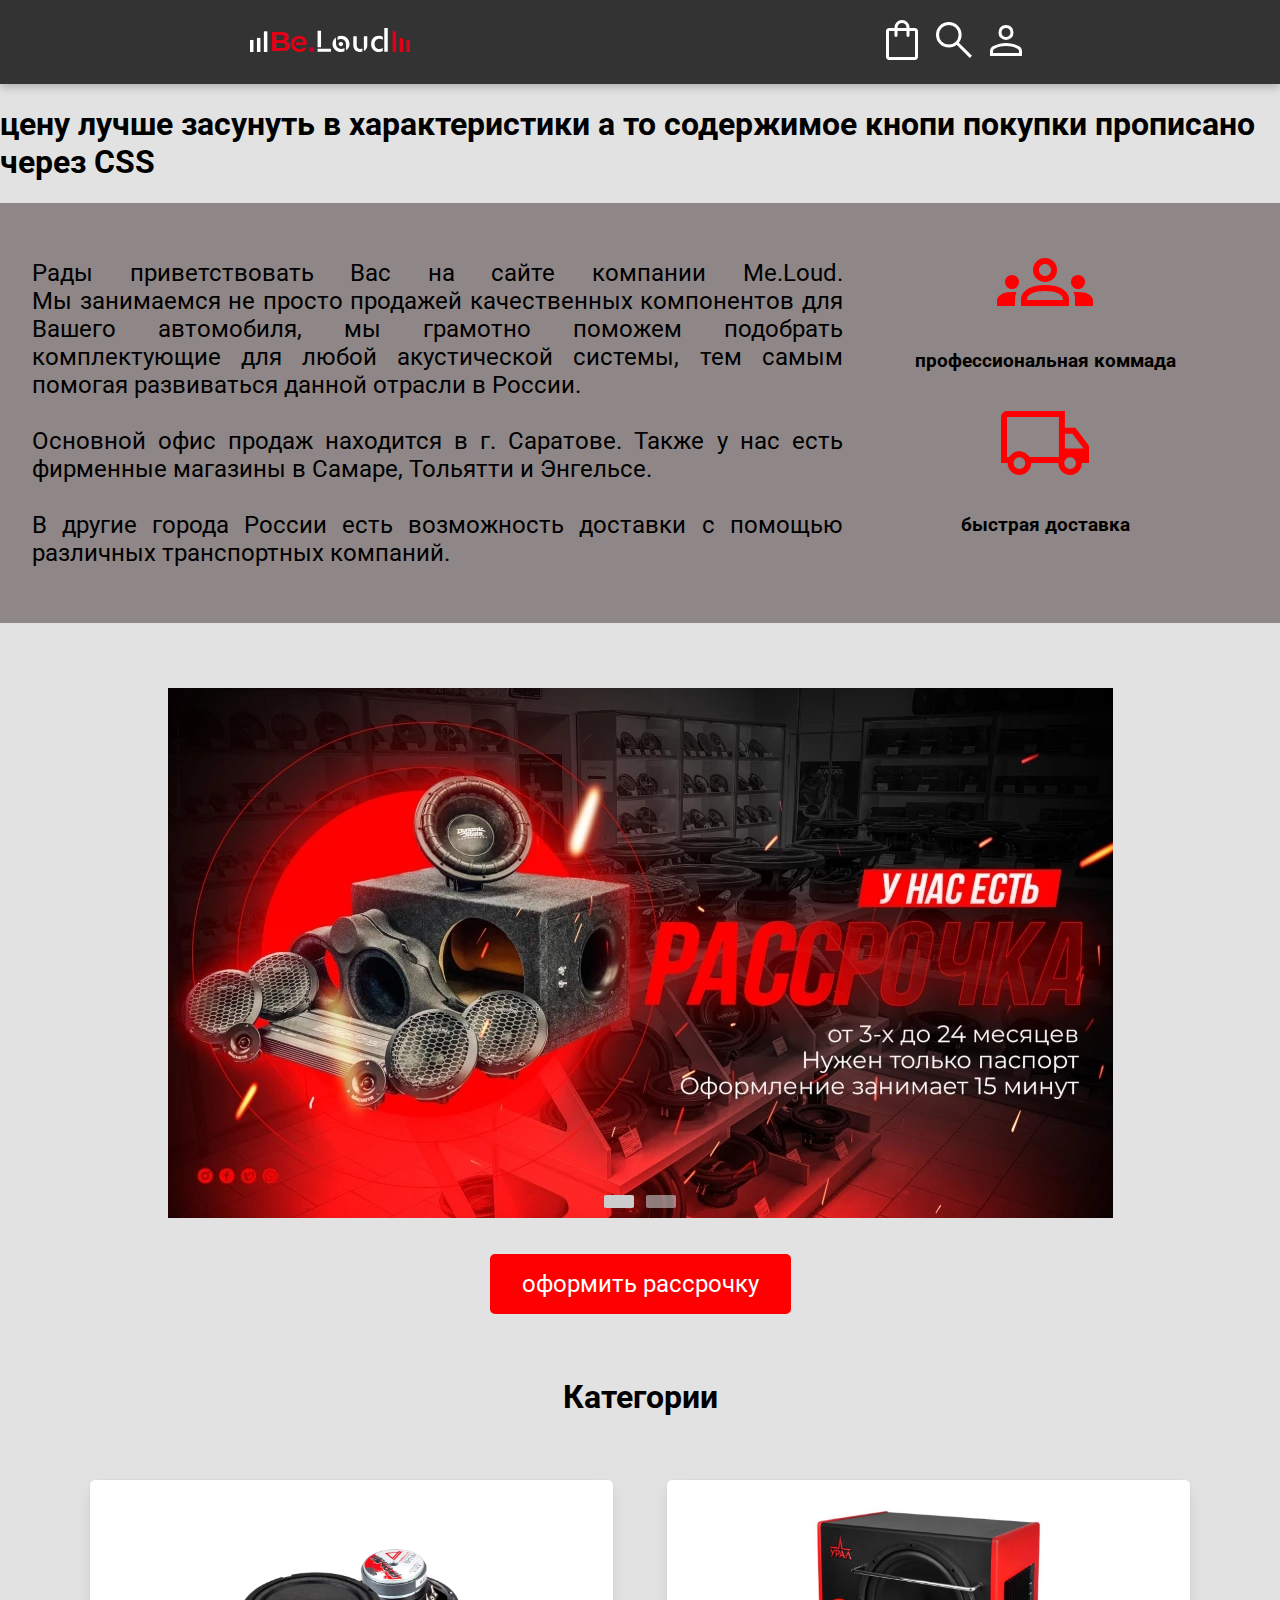
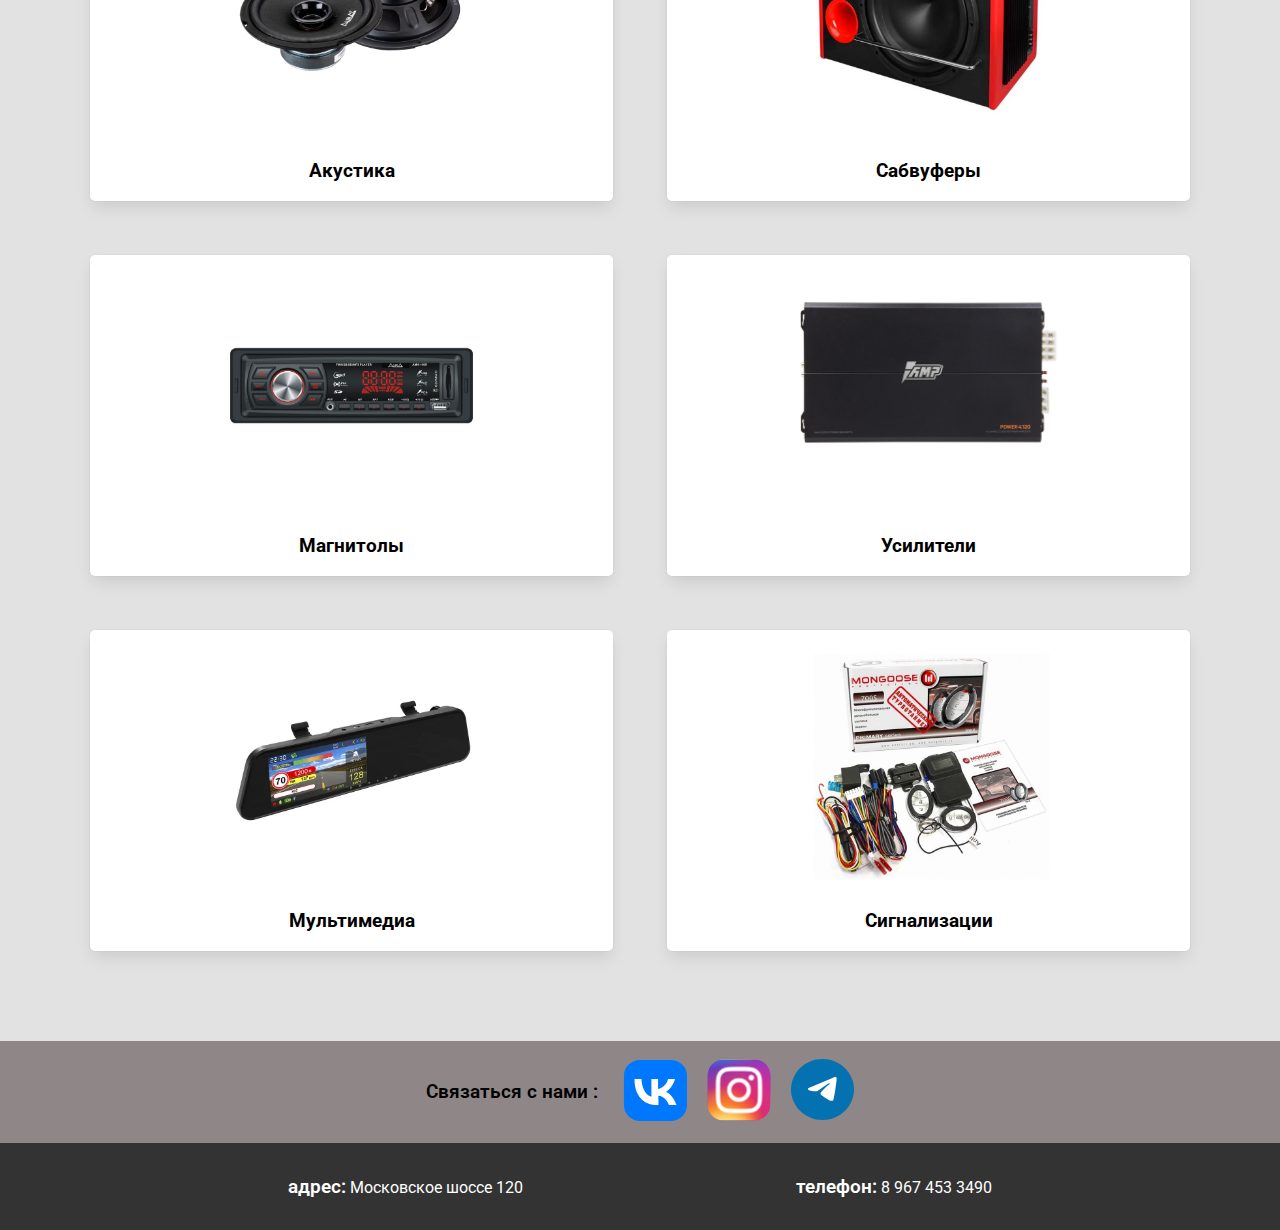
==== index.html @ 94fa9ffe "comment" ====
<!DOCTYPE html>
<html>
  <head>
    <title>Me.Loud</title>
    <meta name="viewport" content="width=device-width, initial-scale=1.0" />
    <link
      href="https://fonts.googleapis.com/css?family=Roboto&display=swap"
      rel="stylesheet"
    />
    <link rel="shortcut icon" href="icons/favicon.ico" type="image/x-icon" />
    <link rel="stylesheet" href="style.css" />
    <link rel="stylesheet" href="slider/slider.css" />
  </head>
  <body>
    <header>
      <a href="#"><img id="logo-pic" src="icons/stolen.svg" alt="" /></a>
      <nav>
        <ul>
          <li>
            <a href="#"><img class="ui" src="icons/cart icon.svg" alt="" /></a>
          </li>
          <li>
            <a href="#"
              ><img class="ui" src="icons/search icon.svg" alt=""
            /></a>
          </li>
          <li>
            <a href="pages/auth/auth.html"
              ><img class="ui" src="icons/user icon.svg" alt=""
            /></a>
          </li>
        </ul>
      </nav>
    </header>

    <h1>цену лучше засунуть в характеристики а то содержимое кнопи покупки прописано через CSS</h1>

    <main>
      <div class="article">
        <p>
          Рады приветствовать Вас на&nbsp;сайте компании Me.Loud.
          Мы&nbsp;занимаемся не&nbsp;просто продажей качественных компонентов для
          Вашего автомобиля, мы&nbsp;грамотно поможем подобрать комплектующие для
          любой акустической системы, тем самым помогая развиваться данной отрасли
          в&nbsp;России.<br />
          <br />
          Основной офис продаж находится в&nbsp;г. Саратове. Также у&nbsp;нас есть
          фирменные магазины в&nbsp;Самаре, Тольятти и&nbsp;Энгельсе.<br />
          <br />
          В&nbsp;другие города России есть возможность доставки с&nbsp;помощью
          различных транспортных компаний.
        </p>
        <div class="icon-container">
          <img src="icons/big_team.svg" alt=""><p><strong>профессиональная коммада</strong></p>
          <img src="icons/shipping.svg" alt=""><p><strong>быстрая доставка</strong></p>
        </div>
      </div>
      <script src="slider/slider.js"></script>
      <section class="hero">
        <div class="slider-container">
          <img
            class="slider-img active"
            src="images/banner1-945x532.webp"
            alt="Image 1"
          />
          <img
            class="slider-img"
            src="images/banner2-945x532.webp"
            alt="Image 2"
          />

          <div class="slider-nav">
            <button class="slider-dot active" onclick="changeSlide(0)"></button>
            <button class="slider-dot" onclick="changeSlide(1)"></button>
          </div>
        </div>
        <a href="#" class="cta-button">оформить рассрочку</a>
      </section>
      <h2 id="featured-products-header">Категории</h2>
      <section class="catalog">
        <a href="pages/audiosys.html">
          <div class="category1">
            <img src="images/product_391_0-800x800.webp" alt="" />
            <h3>Акустика</h3>
          </div>
        </a>
        <a href="pages/subwoofer.html">
          <div class="category6">
            <img src="images/product_3905_0-800x800.webp" alt="" />
            <h3>Сабвуферы</h3>
          </div>
        </a>
        <a href="pages/#">
          <div class="category2">
            <img src="images/product_2579_0-400x400.jpg" alt="" />
            <h3>Магнитолы</h3>
          </div>
        </a>
        <a href="pages/#">
          <div class="category3">
            <img src="images/lOe2Lt9OHec.jpg" alt="" />
            <h3>Усилители</h3>
          </div>
        </a>
        <a href="pages/#">
          <div class="category4">
            <img src="images/product_4822_0-400x400.webp" alt="" />
            <h3>Мультимедиа</h3>
          </div>
        </a>
        <a href="pages/#">
          <div class="category5">
            <img src="images/product_4074_0-800x800.webp" alt="" />
            <h3>Сигнализации</h3>
          </div>
        </a>
      </section>
      <div class="links">
        <h3>Связаться с нами :</h3>
        <div class="link-container">
          <a href="#"><img src="icons/vk.svg" alt="" /></a>
          <a href="#"><img src="icons/ig.svg" alt="" /></a>
          <a href="#"><img src="icons/tg.svg" alt="" /></a>
        </div>
      </div>
    </main>

    <footer>
      <p><span class="important">адрес:</span> Московское шоссе 120</p>
      <p><span class="important">телефон:</span> 8 967 453 3490</p>
    </footer>
  </body>
</html>
---- style.css ----
:root {
  --buttons: #fe0001;
  --major-ui: #333;
  --extra-ui: #8f8787;
  --default-shadow: 0 0.5em 1em -0.125em rgb(10 10 10 / 10%),
    0 0 0 1px rgb(10 10 10 / 2%);
}

body {
  font-family: "Roboto", sans-serif;
  font-size: 16px;
  margin: 0;
  padding: 0;
  background-color: #e2e2e2;
}

#logo {
  cursor: pointer;
}

#logo-pic {
  display: inline-block;
  width: 160px;
  max-height: 90px;
}

.article {
  display: grid;
  grid-template-columns: 1fr 0.5fr;
  grid-template-rows: 0.5fr;
  grid-column-gap: 0px;
  grid-row-gap: 0px;
  justify-content: center;
  justify-items: center;
  background-color: var(--extra-ui);
  padding: 2rem;
  font-size: 1.5rem;
  text-align: justify;
}

.icon-container {
  display: flex;
  flex-direction: column;
  justify-content: space-evenly;
  align-items: center;
  width: 100%;
}

.icon-container img {
  scale: 2;
  /* margin: 1rem; */
}

.icon-container p {
  text-align: center;
  font-size: 1.2rem;
}

header {
  background-color: var(--major-ui);
  color: #fff;
  display: flex;
  flex-direction: row;
  justify-content: space-around;
  align-items: center;
  padding: 1rem;
  margin-bottom: 0.75rem;
  box-shadow: 0 4px 8px 0 rgba(0, 0, 0, 0.2);
}

.ui {
  filter: invert(1);
}

nav {
  display: flex;
  justify-content: center;
}

nav ul {
  list-style-type: none;
  margin: 0;
  padding: 0;
}

nav li {
  display: inline-block;
}

.hero {
  display: flex;
  flex-direction: column;
  justify-content: center;
  align-items: center;
  padding: 10vw;
  padding-top: 5vw;
  padding-bottom: 5vw;
  text-align: center;
  background-image: url("https://images.unsplash.com/photo-1612390191367-8c1bfe94e7c2?ixid=[base64]%3D%3D&ixlib=rb-1.2.1&w=1000&q=80");
  background-repeat: no-repeat;
  background-size: cover;
}

.hero h2 {
  font-weight: 500;
  font-size: 3rem;
  margin-bottom: 2rem;
}

.cta-button {
  background-color: var(--buttons);
  color: #fff;
  display: inline-block;
  font-size: 1.5rem;
  margin-top: 4vh;
  padding: 1rem 2rem;
  border-radius: 5px 5px 5px 5px;
  text-decoration: none;
  cursor: pointer;
  transition: all 0.2s ease-in-out;
}

.cta-button:hover {
  background-color: #fff;
  color: var(--buttons);
}

.catalog {
  display: grid;
  grid-template-columns: repeat(2, 1fr);
  grid-template-rows: repeat(2, 1fr);
  grid-column-gap: 6vh;
  grid-row-gap: 6vh;
  padding: 0 10vh 10vh 10vh;
}

.catalog a {
  color: black;
  text-decoration: none;
  cursor: pointer;
}

.catalog div {
  display: flex;
  flex-direction: column;
  justify-content: center;
  align-items: center;
  width: 100%;
  background-color: #fff;
  height: auto !important;
  border-radius: 5px;
  box-shadow: var(--default-shadow);
  transition: all 0.2s ease-in-out;
}

#featured-products-header {
  margin-top: 0;
  margin-bottom: 5vw;
  font-size: 2rem;
  text-align: center;
}

.catalog div img {
  width: 50%;
  height: auto;
  display: block;
}

.links {
  display: flex;
  justify-content: center;
  align-items: center;
  background-color: var(--extra-ui);
  gap: 2vw;
  padding: 2vh;
}

.links h3 {
  white-space: nowrap;
  font-weight: 600;
  font-size: 1.2rem;
}

.link-container {
  display: flex;
  gap: 20px;
  align-items: center;
}

footer {
  display: flex;
  justify-content: space-evenly;
  align-items: center;
  background-color: var(--major-ui);
  color: white;
  padding: 1rem;
  font-size: 1rem;
}

.important {
  font-weight: 600;
  font-size: 1.2rem;
}

@media screen and (max-width: 768px) {
  body {
    font-size: 18px;
  }

  header ul > li:last-child {
    margin: 0;
  }

  header h1 {
    display: block;
  }

  .article {
    display: none;
  }

  .catalog {
    padding: 2rem;
    padding-top: 0;
  }

  .catalog div {
    height: 30vh;
    margin: 0;
  }
}

@media screen and (max-width: 510px) {
  body {
    font-size: 20px;
  }

  header {
    position: sticky;
    top: 0;
    z-index: 1;
    gap: 2vh;
    box-shadow: none;
  }

  .link-container {
    gap: 0;
  }

  .links h3 {
    white-space: pre-wrap;
  }

  .links img {
    scale: 0.7;
  }
  .catalog {
    display: flex;
    flex-direction: column;
    grid-row-gap: 2rem;
  }

  .catalog div {
    width: 100%;
  }

  footer {
    flex-direction: column;
  }

  footer p {
    margin: 2%;
  }

  .ui {
    scale: 0.8;
  }
}

@media screen and (max-width: 363px) {
  #logo-pic {
    width: 114px;
  }
}
---- slider/slider.css ----
.slider-container {
/*  display: flex;
  justify-content: center;*/
/*  width: 100%;*/
  position: relative;
  overflow: hidden;
}

.slider-container img {
  width: 100%;
  display: none;
}

.slider-container img.active {
  display: block;
}

.slider-nav {
  position: absolute;
  bottom: 10px;
  left: 50%;
  transform: translateX(-50%);
}

.slider-nav button {
  background-color: #ccc;
  border: none;
  color: #fff;
  padding: 8% 15px;
  margin: 0 4px;
  cursor: pointer;
  opacity: 0.6;
  border-radius: 10%;
}

.slider-nav button.active {
  opacity: 1;
}

@media screen and (max-width: 768px) {
  .slider-nav button {
    padding: 6% 15px;
  }
}

@media screen and (max-width: 510px) {
  .slider-nav button {
    padding: 2% 15px;
  }
}
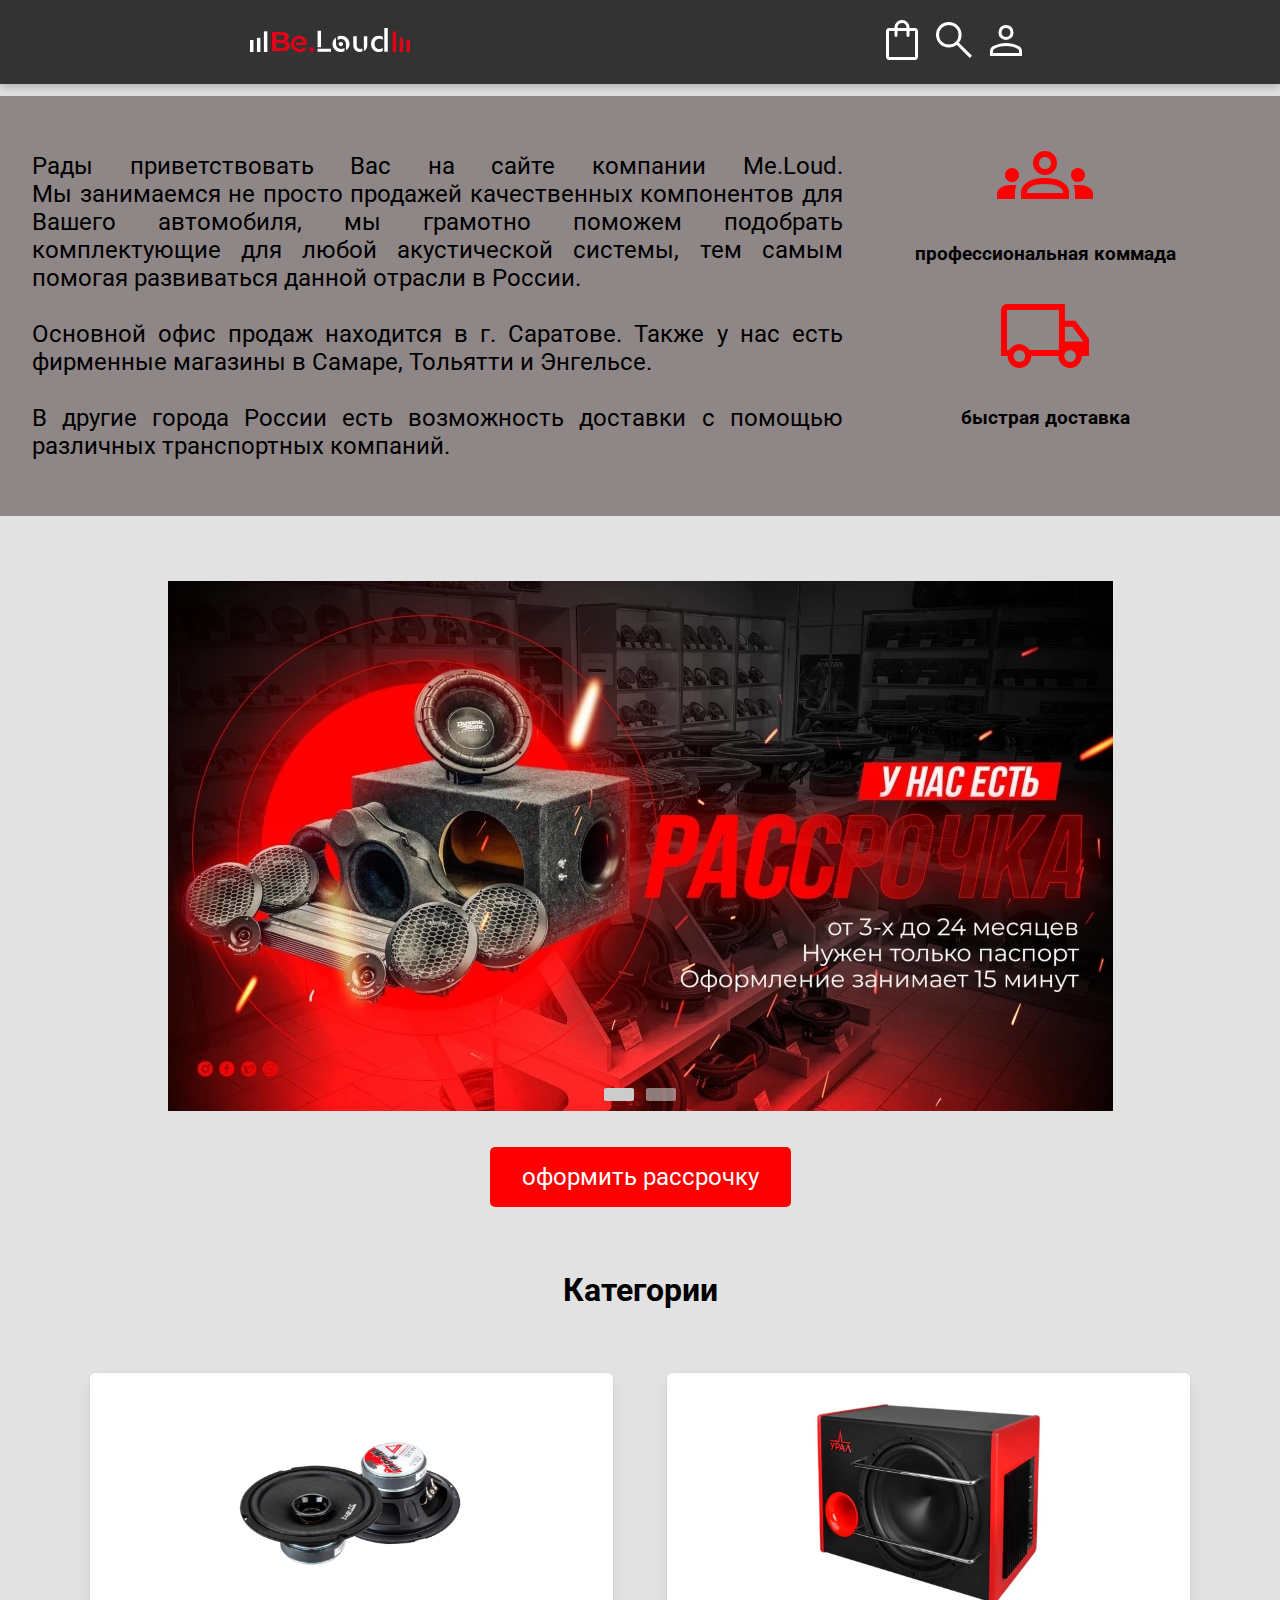
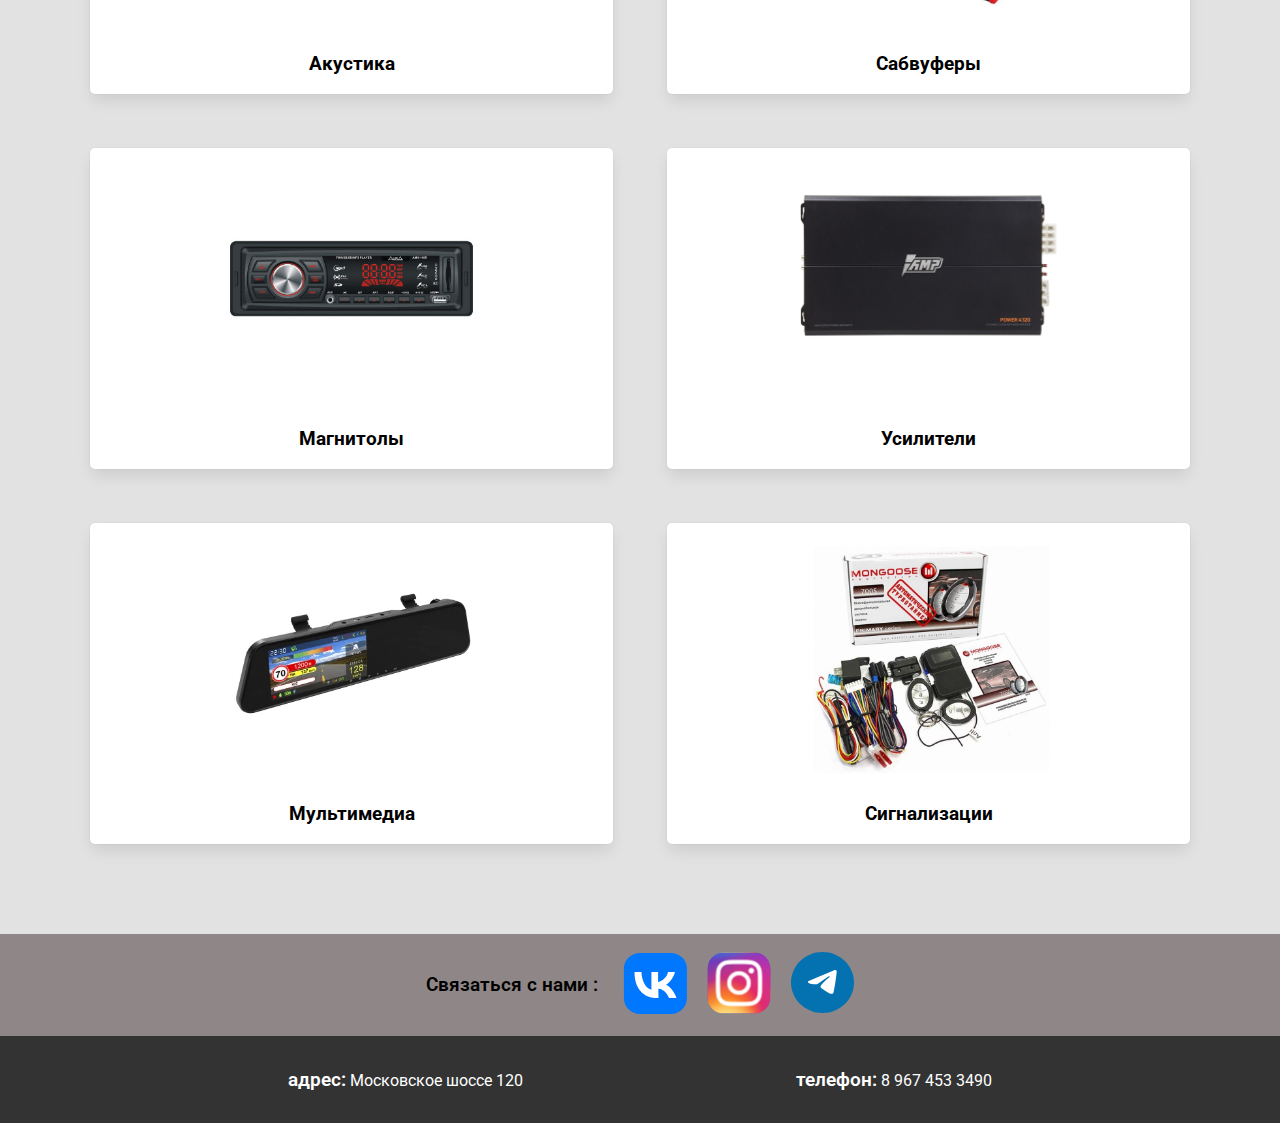
==== commit 38238c48: "end" ====
--- a/index.html
+++ b/index.html
@@ -1,7 +1,7 @@
 <!DOCTYPE html>
 <html>
   <head>
-    <title>Me.Loud</title>
+    <title>Be.Loud</title>
     <meta name="viewport" content="width=device-width, initial-scale=1.0" />
     <link
       href="https://fonts.googleapis.com/css?family=Roboto&display=swap"
@@ -32,8 +32,6 @@
         </ul>
       </nav>
     </header>
-
-    <h1>цену лучше засунуть в характеристики а то содержимое кнопи покупки прописано через CSS</h1>
 
     <main>
       <div class="article">
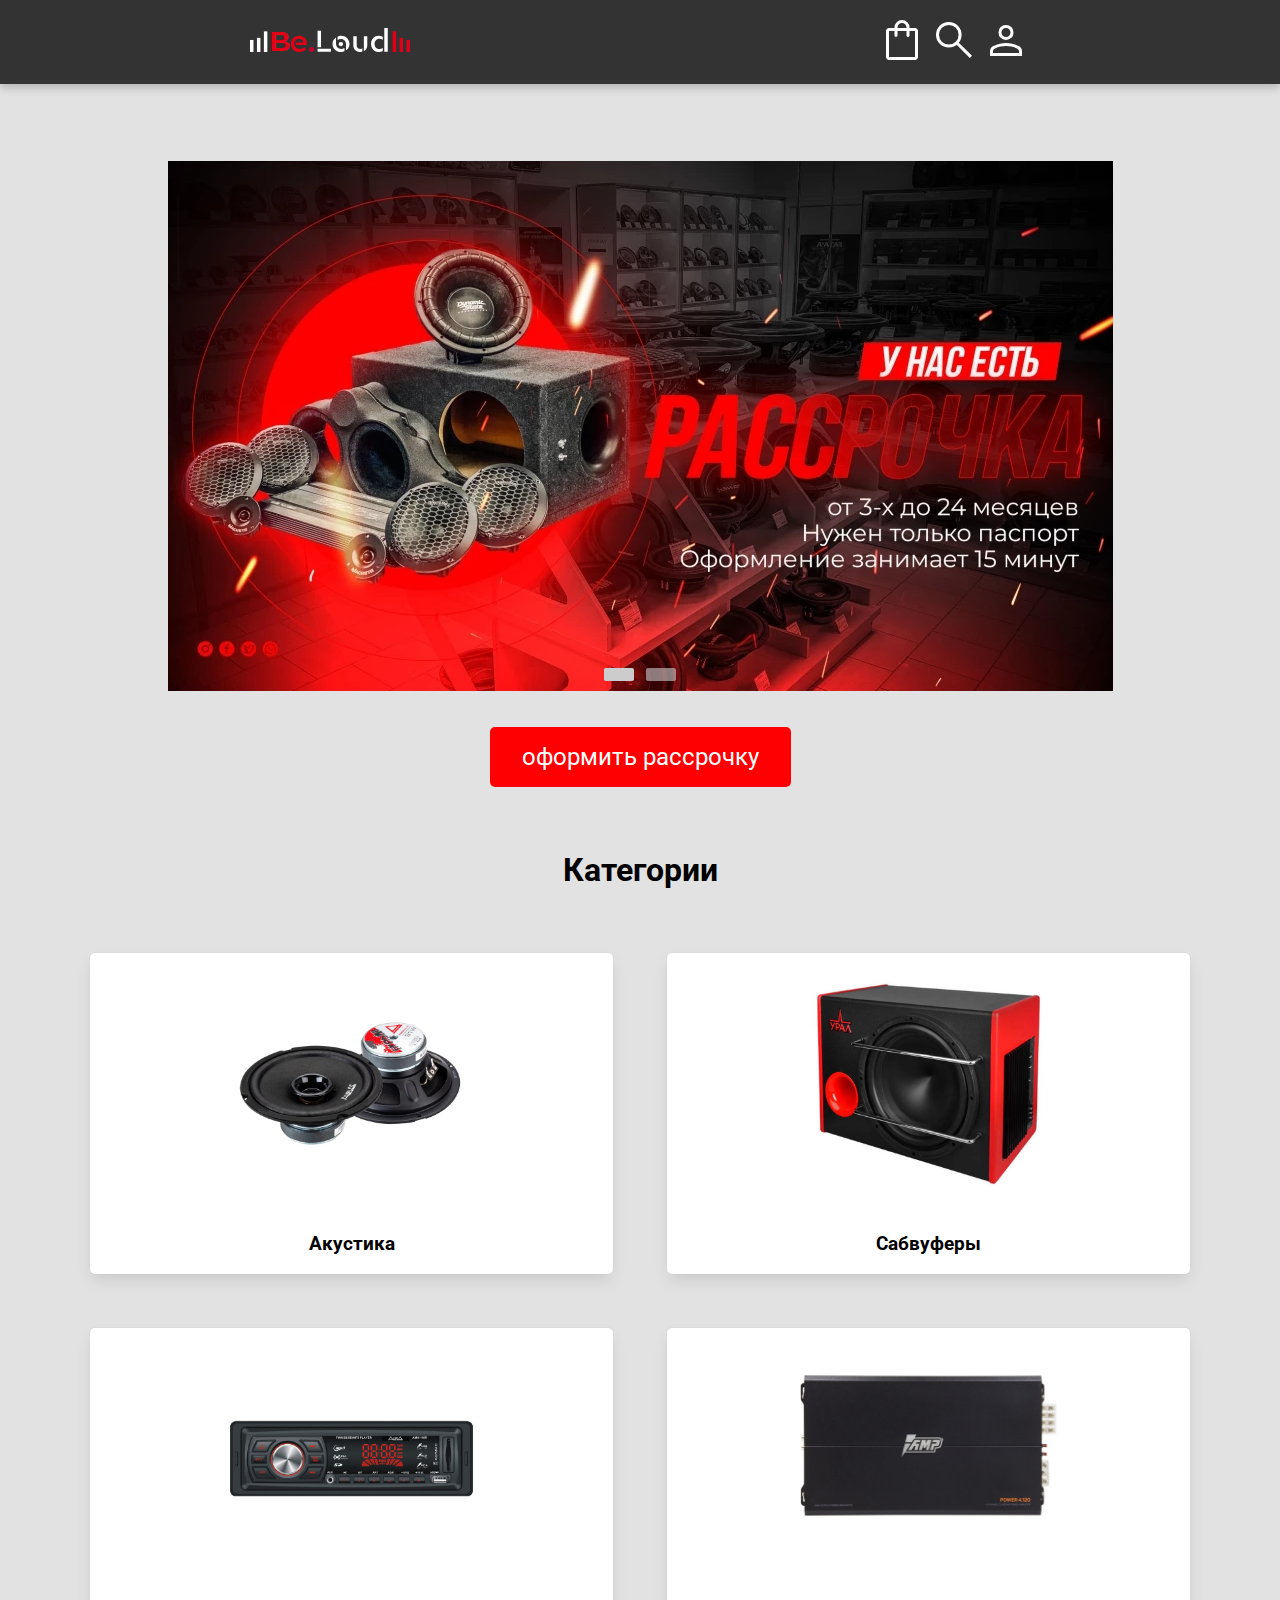
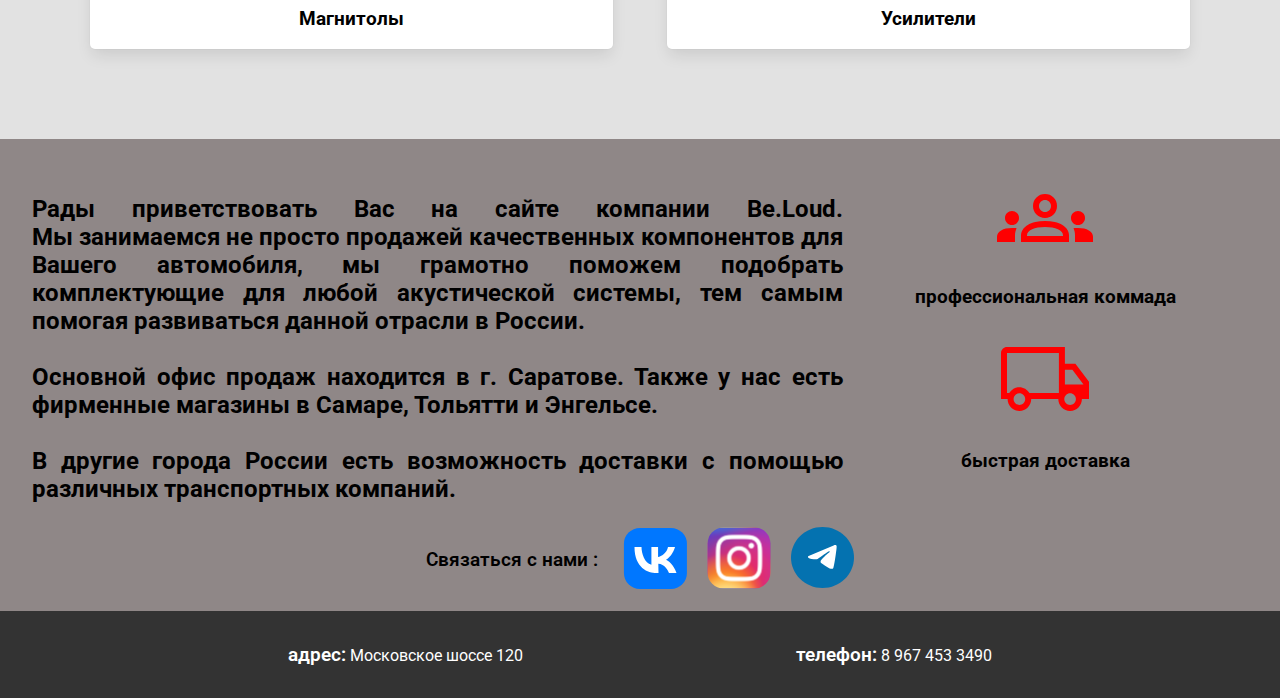
==== commit 67a62c0b: "sync" ====
--- a/index.html
+++ b/index.html
@@ -34,25 +34,6 @@
     </header>
 
     <main>
-      <div class="article">
-        <p>
-          Рады приветствовать Вас на&nbsp;сайте компании Me.Loud.
-          Мы&nbsp;занимаемся не&nbsp;просто продажей качественных компонентов для
-          Вашего автомобиля, мы&nbsp;грамотно поможем подобрать комплектующие для
-          любой акустической системы, тем самым помогая развиваться данной отрасли
-          в&nbsp;России.<br />
-          <br />
-          Основной офис продаж находится в&nbsp;г. Саратове. Также у&nbsp;нас есть
-          фирменные магазины в&nbsp;Самаре, Тольятти и&nbsp;Энгельсе.<br />
-          <br />
-          В&nbsp;другие города России есть возможность доставки с&nbsp;помощью
-          различных транспортных компаний.
-        </p>
-        <div class="icon-container">
-          <img src="icons/big_team.svg" alt=""><p><strong>профессиональная коммада</strong></p>
-          <img src="icons/shipping.svg" alt=""><p><strong>быстрая доставка</strong></p>
-        </div>
-      </div>
       <script src="slider/slider.js"></script>
       <section class="hero">
         <div class="slider-container">
@@ -100,19 +81,28 @@
             <h3>Усилители</h3>
           </div>
         </a>
-        <a href="pages/#">
-          <div class="category4">
-            <img src="images/product_4822_0-400x400.webp" alt="" />
-            <h3>Мультимедиа</h3>
-          </div>
-        </a>
-        <a href="pages/#">
-          <div class="category5">
-            <img src="images/product_4074_0-800x800.webp" alt="" />
-            <h3>Сигнализации</h3>
-          </div>
-        </a>
       </section>
+      <div class="article">
+        <p>
+          <strong>
+            Рады приветствовать Вас на&nbsp;сайте компании Be.Loud.
+            Мы&nbsp;занимаемся не&nbsp;просто продажей качественных компонентов для
+            Вашего автомобиля, мы&nbsp;грамотно поможем подобрать комплектующие для
+            любой акустической системы, тем самым помогая развиваться данной отрасли
+            в&nbsp;России.<br />
+            <br />
+            Основной офис продаж находится в&nbsp;г. Саратове. Также у&nbsp;нас есть
+            фирменные магазины в&nbsp;Самаре, Тольятти и&nbsp;Энгельсе.<br />
+            <br />
+            В&nbsp;другие города России есть возможность доставки с&nbsp;помощью
+            различных транспортных компаний.
+          </strong>
+        </p>
+        <div class="icon-container">
+          <img src="icons/big_team.svg" alt=""><p><strong>профессиональная коммада</strong></p>
+          <img src="icons/shipping.svg" alt=""><p><strong>быстрая доставка</strong></p>
+        </div>
+      </div>
       <div class="links">
         <h3>Связаться с нами :</h3>
         <div class="link-container">
--- a/style.css
+++ b/style.css
@@ -34,6 +34,7 @@
   justify-items: center;
   background-color: var(--extra-ui);
   padding: 2rem;
+  padding-bottom: 0;
   font-size: 1.5rem;
   text-align: justify;
 }
@@ -173,6 +174,7 @@
   background-color: var(--extra-ui);
   gap: 2vw;
   padding: 2vh;
+  padding-top: 0;
 }
 
 .links h3 {
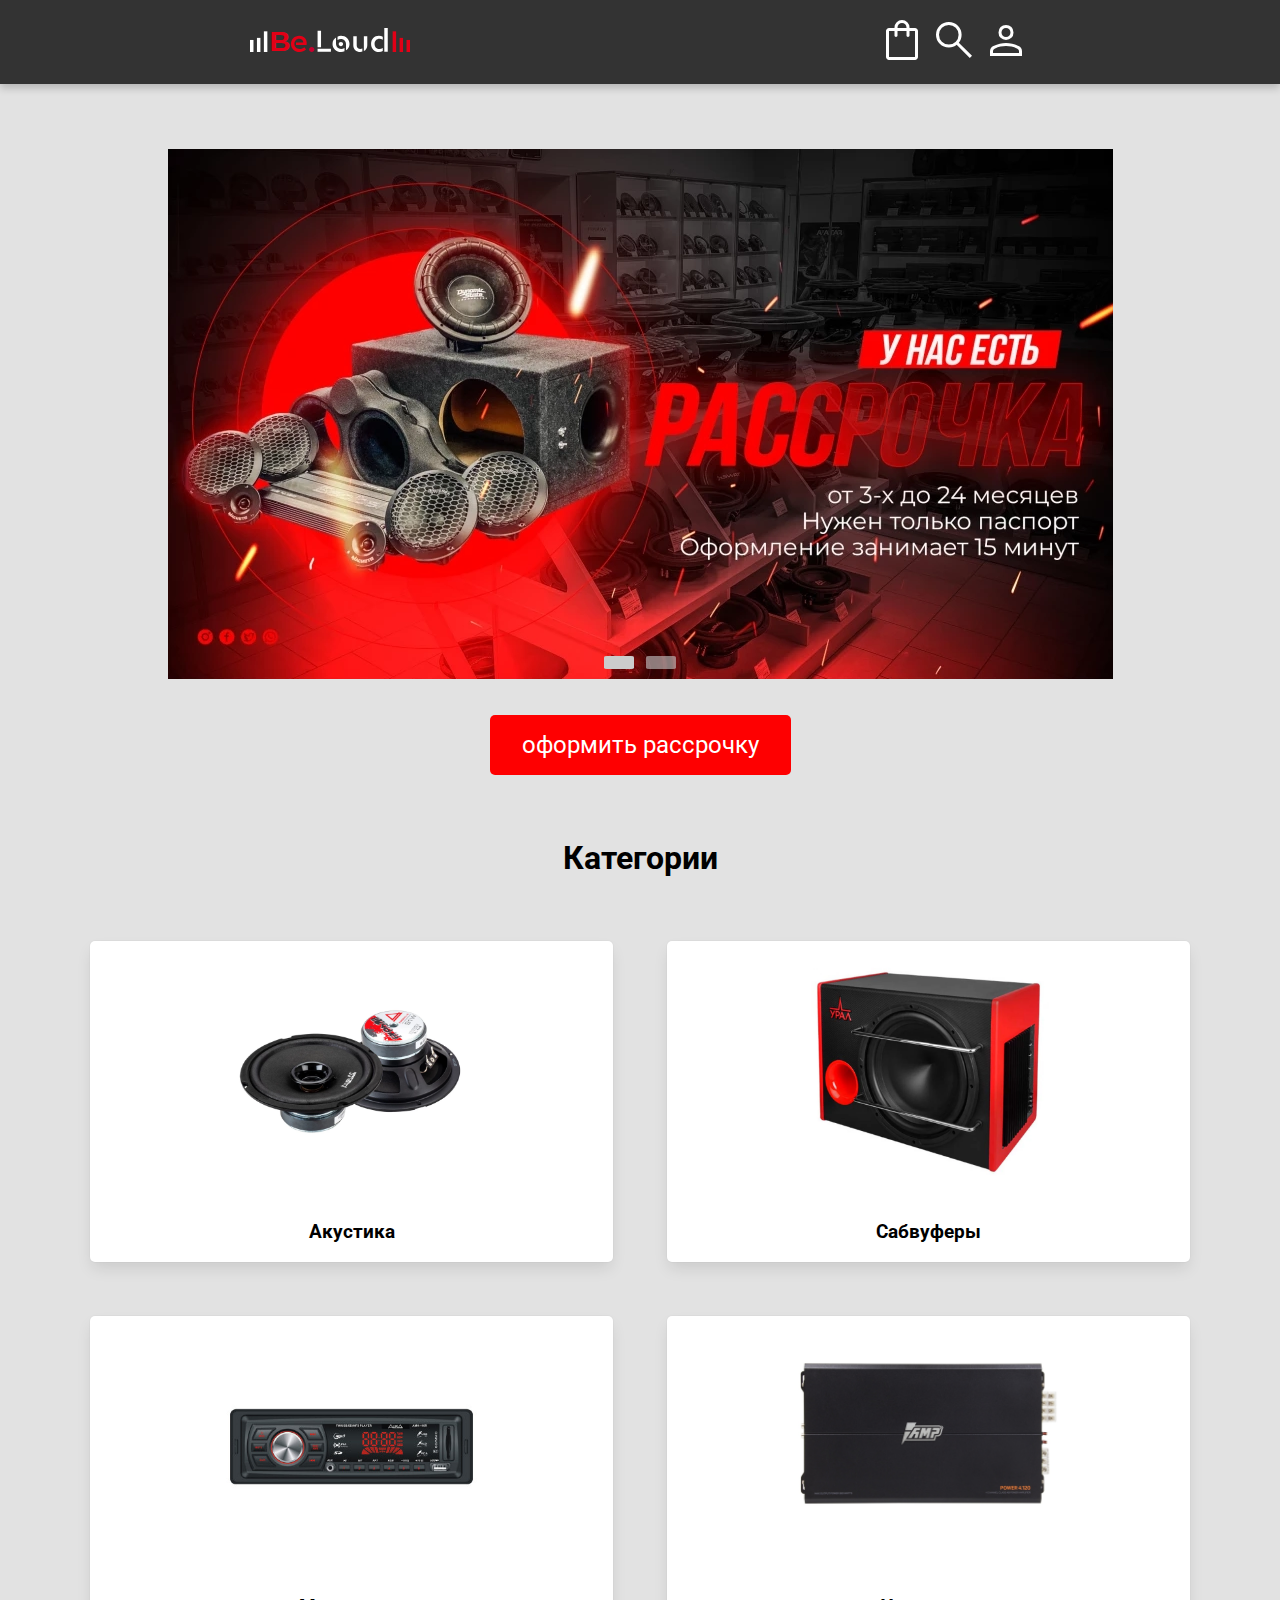
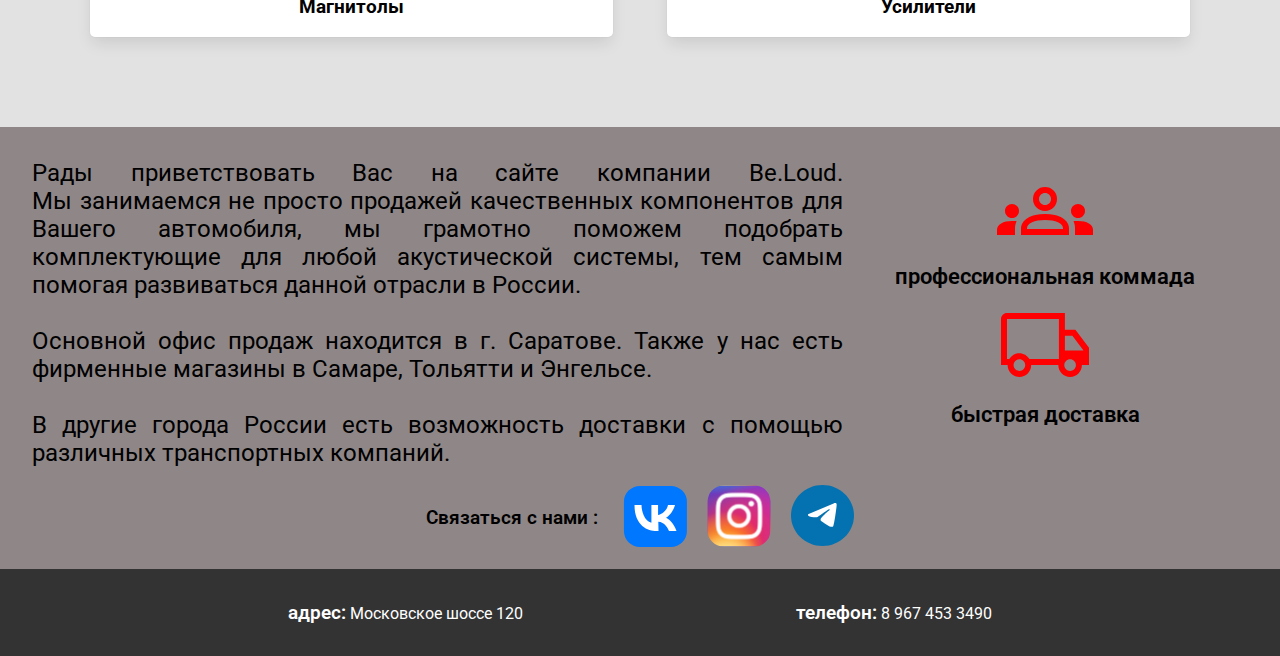
==== commit 10aab343: "end" ====
--- a/index.html
+++ b/index.html
@@ -84,7 +84,6 @@
       </section>
       <div class="article">
         <p>
-          <strong>
             Рады приветствовать Вас на&nbsp;сайте компании Be.Loud.
             Мы&nbsp;занимаемся не&nbsp;просто продажей качественных компонентов для
             Вашего автомобиля, мы&nbsp;грамотно поможем подобрать комплектующие для
@@ -96,11 +95,11 @@
             <br />
             В&nbsp;другие города России есть возможность доставки с&nbsp;помощью
             различных транспортных компаний.
-          </strong>
+
         </p>
         <div class="icon-container">
-          <img src="icons/big_team.svg" alt=""><p><strong>профессиональная коммада</strong></p>
-          <img src="icons/shipping.svg" alt=""><p><strong>быстрая доставка</strong></p>
+          <img src="icons/big_team.svg" alt=""><p>профессиональная коммада</p>
+          <img src="icons/shipping.svg" alt=""><p>быстрая доставка</p>
         </div>
       </div>
       <div class="links">
--- a/style.css
+++ b/style.css
@@ -39,12 +39,22 @@
   text-align: justify;
 }
 
+.article p{
+  margin: 0;
+}
+
 .icon-container {
   display: flex;
   flex-direction: column;
   justify-content: space-evenly;
   align-items: center;
   width: 100%;
+}
+
+.icon-container p{
+  text-align: center;
+  font-weight: 600;
+  font-size: 1.4rem;
 }
 
 .icon-container img {
@@ -52,11 +62,6 @@
   /* margin: 1rem; */
 }
 
-.icon-container p {
-  text-align: center;
-  font-size: 1.2rem;
-}
-
 header {
   background-color: var(--major-ui);
   color: #fff;
@@ -65,7 +70,6 @@
   justify-content: space-around;
   align-items: center;
   padding: 1rem;
-  margin-bottom: 0.75rem;
   box-shadow: 0 4px 8px 0 rgba(0, 0, 0, 0.2);
 }
 
@@ -174,7 +178,6 @@
   background-color: var(--extra-ui);
   gap: 2vw;
   padding: 2vh;
-  padding-top: 0;
 }
 
 .links h3 {
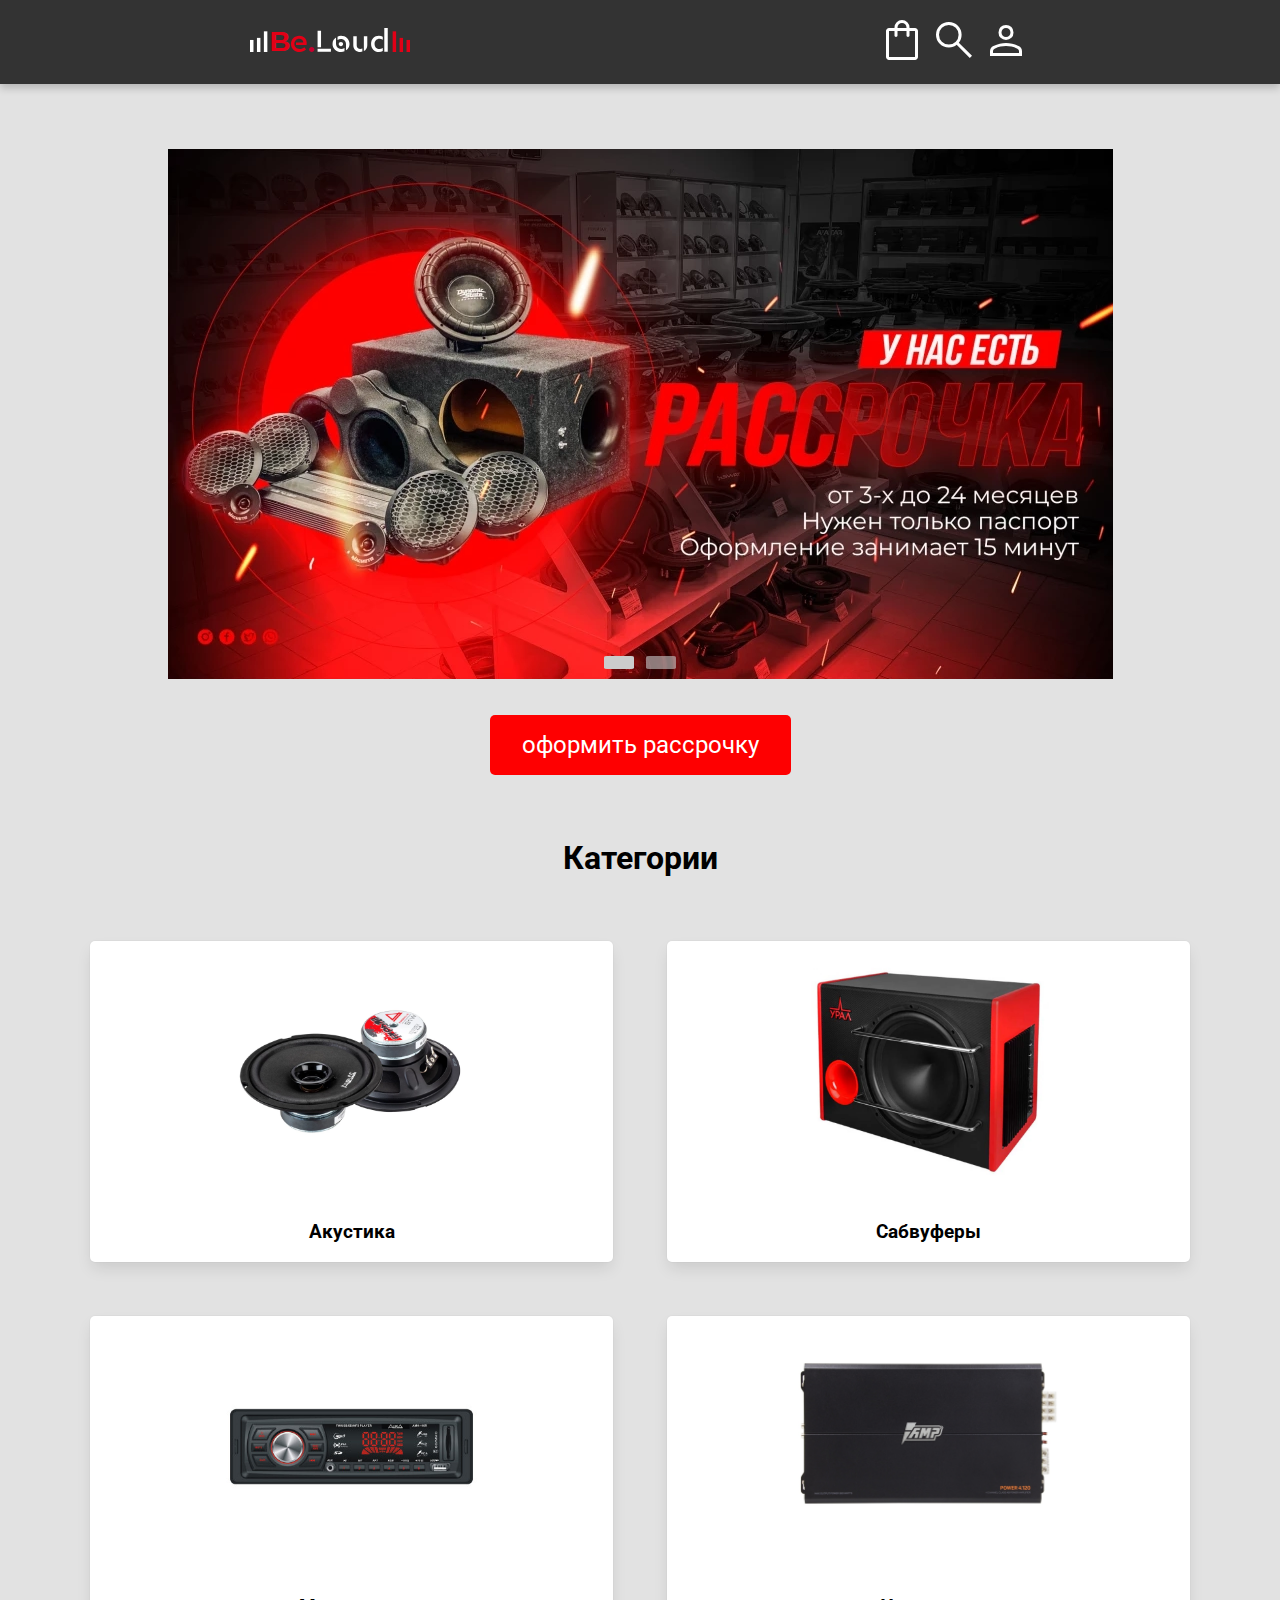
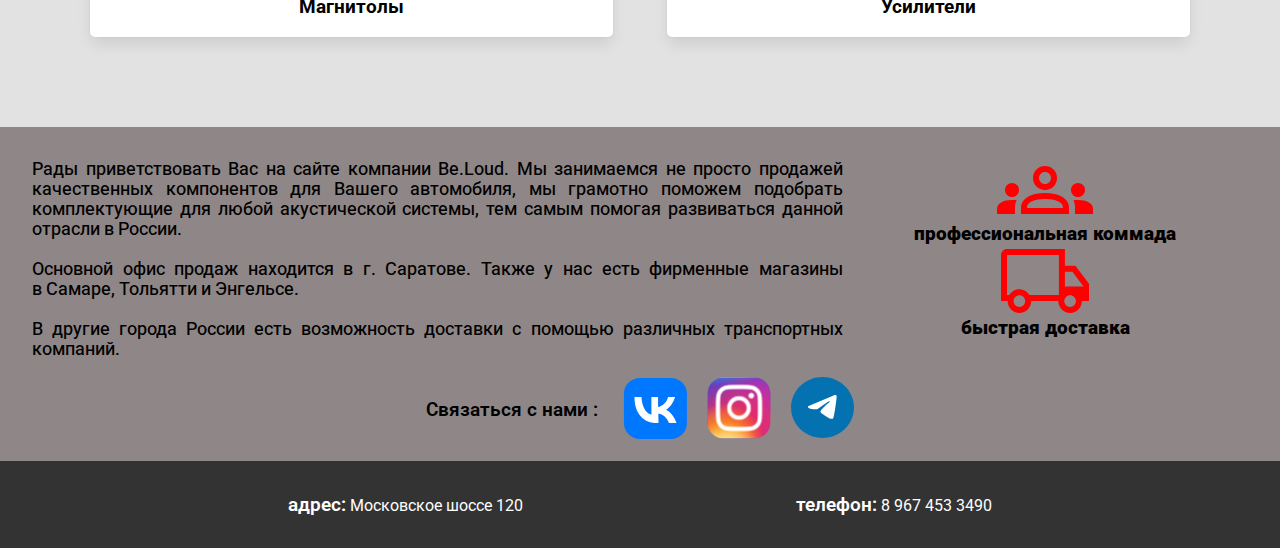
==== commit c39dc21f: "sync" ====
--- a/index.html
+++ b/index.html
@@ -7,7 +7,6 @@
       href="https://fonts.googleapis.com/css?family=Roboto&display=swap"
       rel="stylesheet"
     />
-    <link rel="shortcut icon" href="icons/favicon.ico" type="image/x-icon" />
     <link rel="stylesheet" href="style.css" />
     <link rel="stylesheet" href="slider/slider.css" />
   </head>
@@ -69,13 +68,13 @@
             <h3>Сабвуферы</h3>
           </div>
         </a>
-        <a href="pages/#">
+        <a href="pages/mafony.html">
           <div class="category2">
             <img src="images/product_2579_0-400x400.jpg" alt="" />
             <h3>Магнитолы</h3>
           </div>
         </a>
-        <a href="pages/#">
+        <a href="pages/boosters.html">
           <div class="category3">
             <img src="images/lOe2Lt9OHec.jpg" alt="" />
             <h3>Усилители</h3>
@@ -83,23 +82,24 @@
         </a>
       </section>
       <div class="article">
-        <p>
-            Рады приветствовать Вас на&nbsp;сайте компании Be.Loud.
-            Мы&nbsp;занимаемся не&nbsp;просто продажей качественных компонентов для
-            Вашего автомобиля, мы&nbsp;грамотно поможем подобрать комплектующие для
-            любой акустической системы, тем самым помогая развиваться данной отрасли
-            в&nbsp;России.<br />
-            <br />
-            Основной офис продаж находится в&nbsp;г. Саратове. Также у&nbsp;нас есть
-            фирменные магазины в&nbsp;Самаре, Тольятти и&nbsp;Энгельсе.<br />
-            <br />
-            В&nbsp;другие города России есть возможность доставки с&nbsp;помощью
-            различных транспортных компаний.
-
+        <p id="about-company">
+          Рады приветствовать Вас на&nbsp;сайте компании Be.Loud.
+          Мы&nbsp;занимаемся не&nbsp;просто продажей качественных компонентов
+          для Вашего автомобиля, мы&nbsp;грамотно поможем подобрать
+          комплектующие для любой акустической системы, тем самым помогая
+          развиваться данной отрасли в&nbsp;России.<br />
+          <br />
+          Основной офис продаж находится в&nbsp;г. Саратове. Также у&nbsp;нас
+          есть фирменные магазины в&nbsp;Самаре, Тольятти и&nbsp;Энгельсе.<br />
+          <br />
+          В&nbsp;другие города России есть возможность доставки с&nbsp;помощью
+          различных транспортных компаний.
         </p>
         <div class="icon-container">
-          <img src="icons/big_team.svg" alt=""><p>профессиональная коммада</p>
-          <img src="icons/shipping.svg" alt=""><p>быстрая доставка</p>
+          <img src="icons/big_team.svg" alt="" />
+          <p><strong>профессиональная коммада</strong></p>
+          <img src="icons/shipping.svg" alt="" />
+          <p><strong>быстрая доставка</strong></p>
         </div>
       </div>
       <div class="links">
--- a/style.css
+++ b/style.css
@@ -39,8 +39,14 @@
   text-align: justify;
 }
 
-.article p{
+.article p {
   margin: 0;
+  font-weight: 500;
+}
+
+#about-company {
+  font-size: 1.1rem;
+  font-weight: 450;
 }
 
 .icon-container {
@@ -51,10 +57,10 @@
   width: 100%;
 }
 
-.icon-container p{
+.icon-container p {
   text-align: center;
   font-weight: 600;
-  font-size: 1.4rem;
+  font-size: 1.2rem;
 }
 
 .icon-container img {
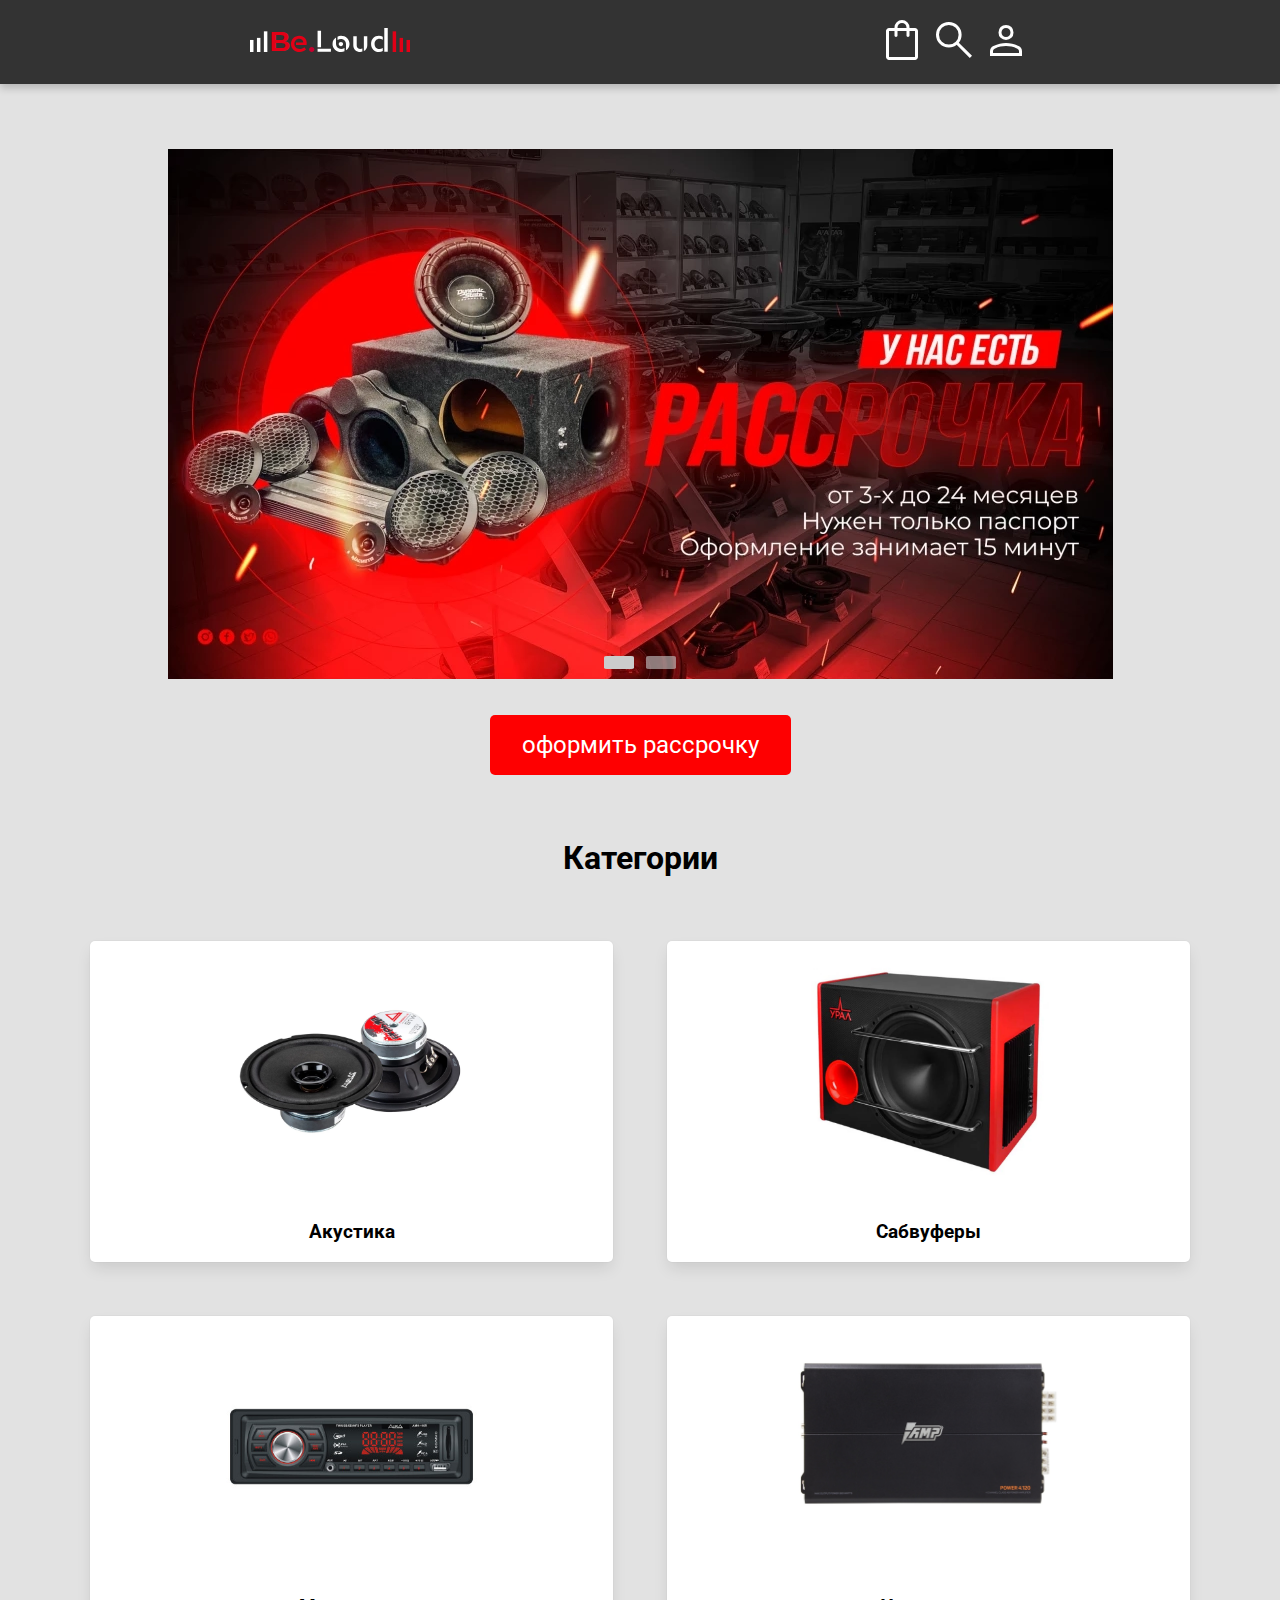
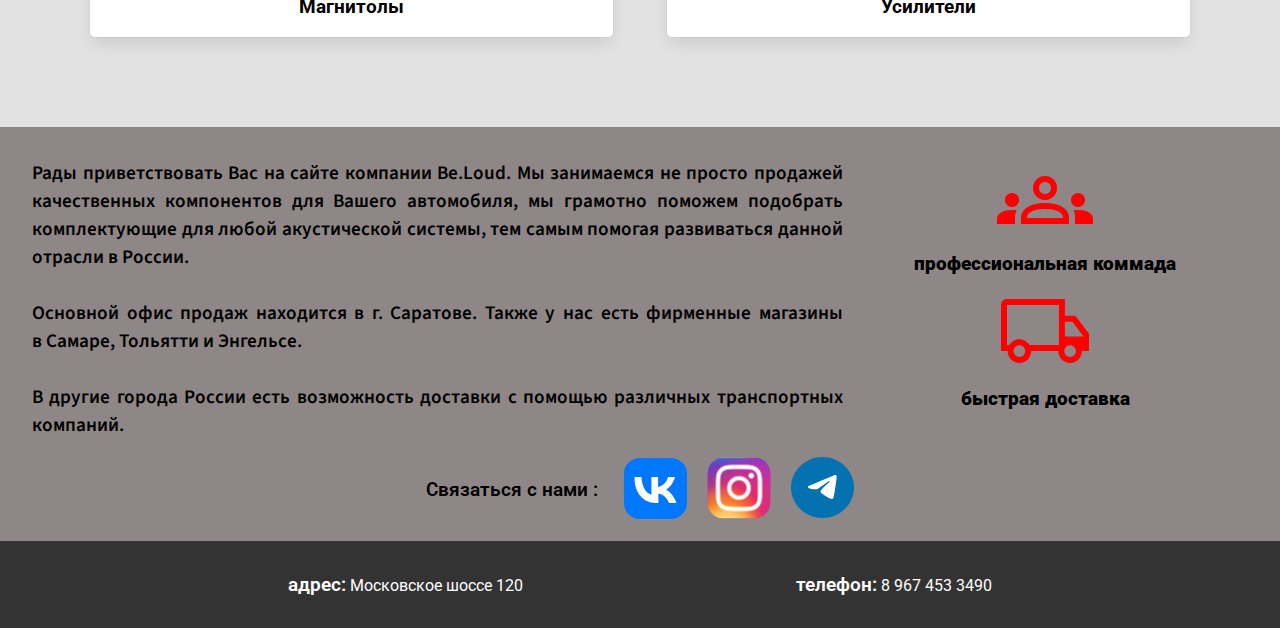
==== commit e8fc7fea: "end" ====
--- a/index.html
+++ b/index.html
@@ -3,10 +3,14 @@
   <head>
     <title>Be.Loud</title>
     <meta name="viewport" content="width=device-width, initial-scale=1.0" />
+    <link rel="preconnect" href="https://fonts.googleapis.com" />
+    <link rel="preconnect" href="https://fonts.gstatic.com" crossorigin />
+    <link href="https://fonts.googleapis.com/css2?family=Source+Sans+Pro&display=swap" rel="stylesheet">
     <link
       href="https://fonts.googleapis.com/css?family=Roboto&display=swap"
       rel="stylesheet"
     />
+
     <link rel="stylesheet" href="style.css" />
     <link rel="stylesheet" href="slider/slider.css" />
   </head>
--- a/style.css
+++ b/style.css
@@ -2,6 +2,7 @@
   --buttons: #fe0001;
   --major-ui: #333;
   --extra-ui: #8f8787;
+  --success: #0edd20;
   --default-shadow: 0 0.5em 1em -0.125em rgb(10 10 10 / 10%),
     0 0 0 1px rgb(10 10 10 / 2%);
 }
@@ -32,6 +33,7 @@
   grid-row-gap: 0px;
   justify-content: center;
   justify-items: center;
+  align-items: center;
   background-color: var(--extra-ui);
   padding: 2rem;
   padding-bottom: 0;
@@ -45,8 +47,11 @@
 }
 
 #about-company {
-  font-size: 1.1rem;
-  font-weight: 450;
+  font-family:'Source Sans Pro', sans-serif;
+  text-align: justify;
+  vertical-align: bottom;
+  font-size: 1.2rem;
+  font-weight: 600;
 }
 
 .icon-container {
@@ -58,9 +63,14 @@
 }
 
 .icon-container p {
+  margin: 40px;
   text-align: center;
   font-weight: 600;
   font-size: 1.2rem;
+}
+
+.icon-container p:last-child {
+  margin-bottom: 0;
 }
 
 .icon-container img {
--- a/slider/slider.css
+++ b/slider/slider.css
@@ -1,7 +1,4 @@
 .slider-container {
-/*  display: flex;
-  justify-content: center;*/
-/*  width: 100%;*/
   position: relative;
   overflow: hidden;
 }
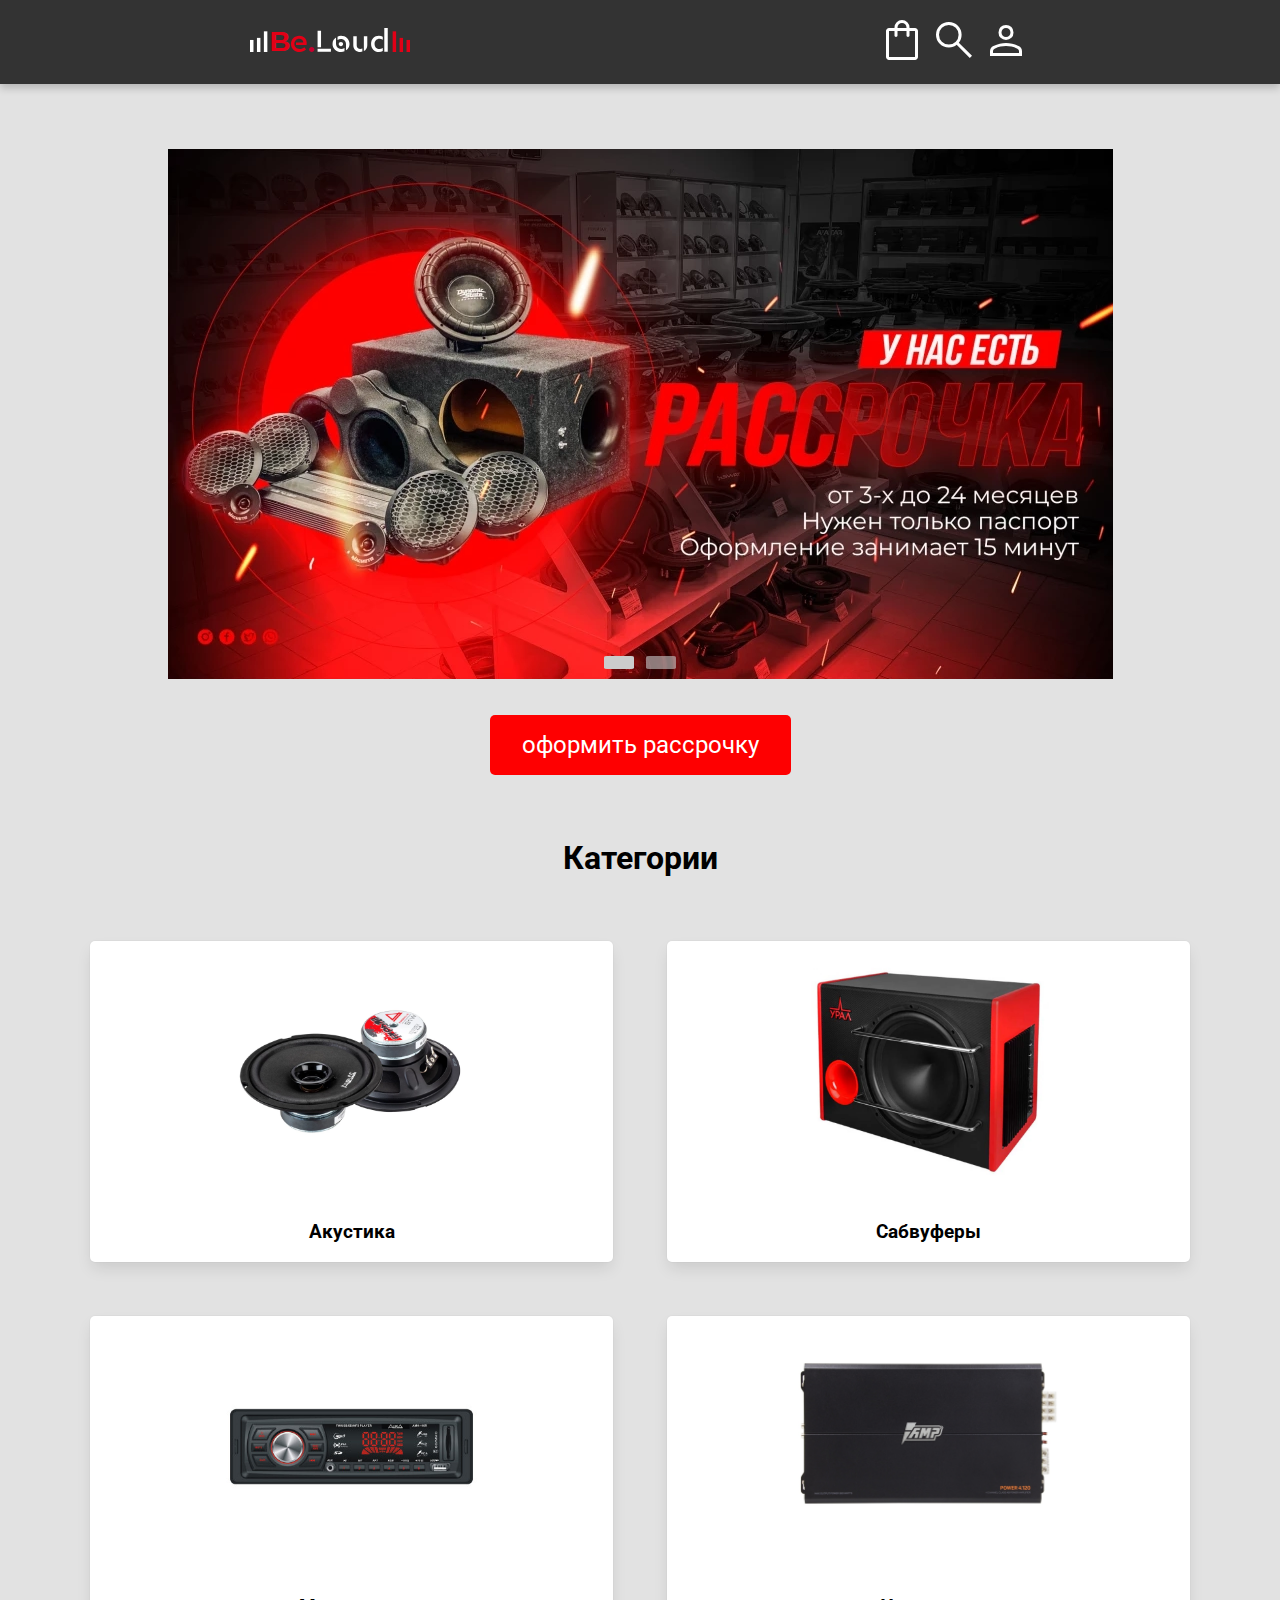
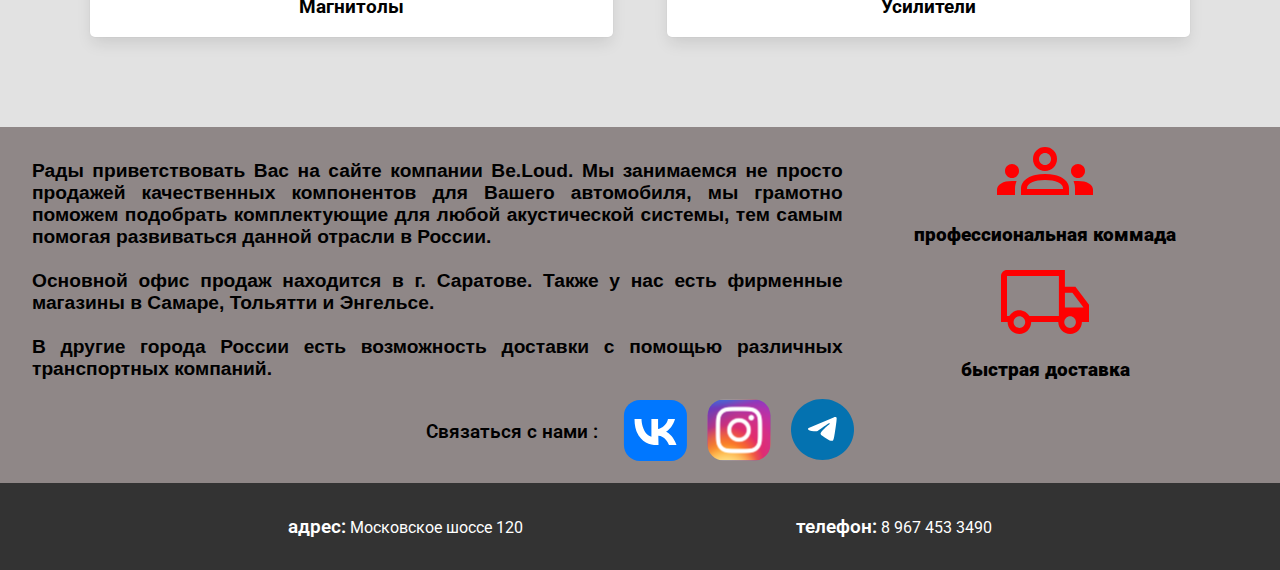
==== commit bd1e9a2e: "link added" ====
--- a/index.html
+++ b/index.html
@@ -3,14 +3,10 @@
   <head>
     <title>Be.Loud</title>
     <meta name="viewport" content="width=device-width, initial-scale=1.0" />
-    <link rel="preconnect" href="https://fonts.googleapis.com" />
-    <link rel="preconnect" href="https://fonts.gstatic.com" crossorigin />
-    <link href="https://fonts.googleapis.com/css2?family=Source+Sans+Pro&display=swap" rel="stylesheet">
     <link
       href="https://fonts.googleapis.com/css?family=Roboto&display=swap"
       rel="stylesheet"
     />
-
     <link rel="stylesheet" href="style.css" />
     <link rel="stylesheet" href="slider/slider.css" />
   </head>
@@ -56,7 +52,7 @@
             <button class="slider-dot" onclick="changeSlide(1)"></button>
           </div>
         </div>
-        <a href="#" class="cta-button">оформить рассрочку</a>
+        <a href="pages/auth/auth.html" class="cta-button">оформить рассрочку</a>
       </section>
       <h2 id="featured-products-header">Категории</h2>
       <section class="catalog">
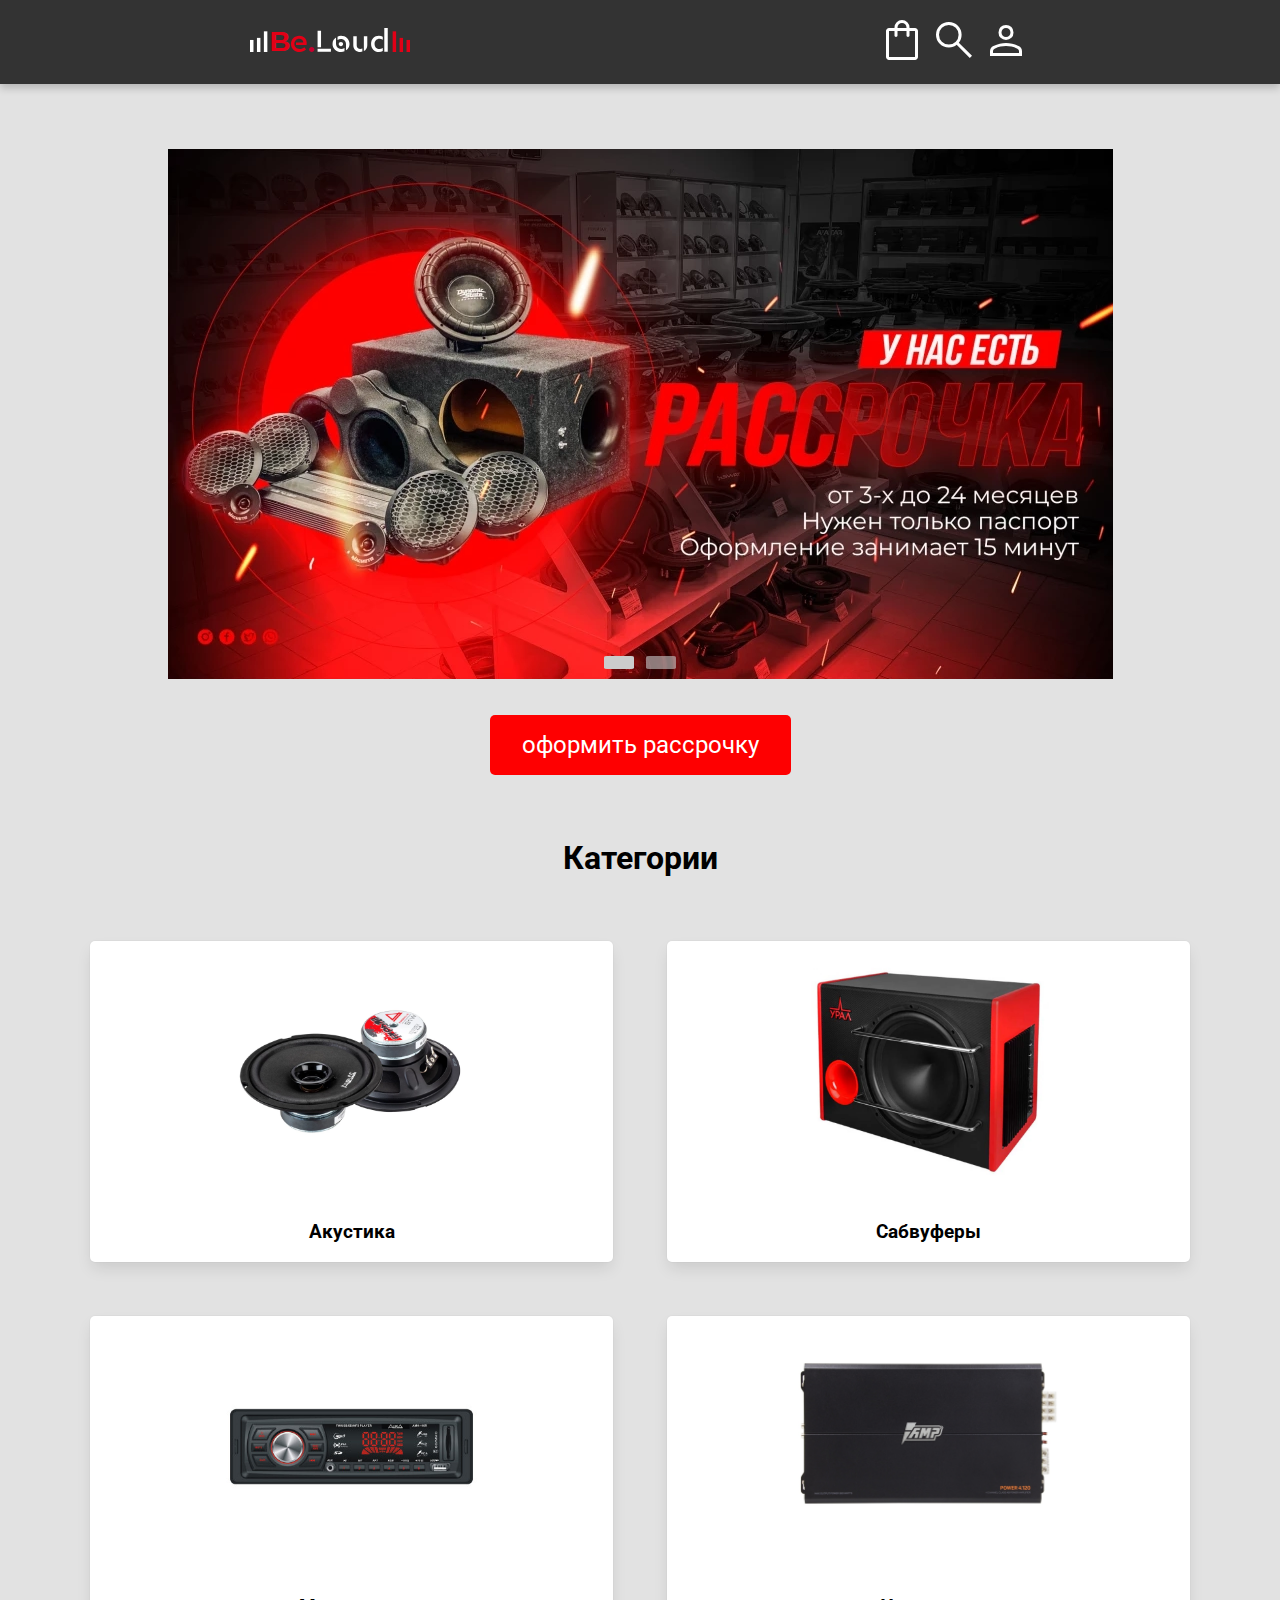
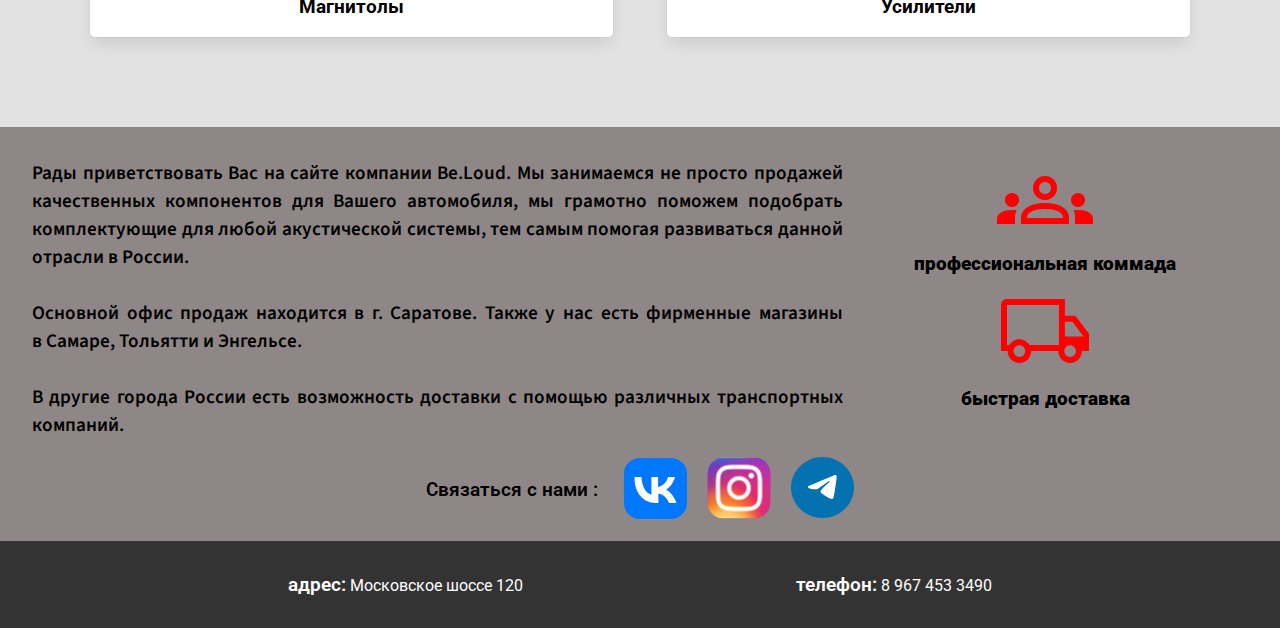
==== commit e7884986: "Merge branch 'main' of https://github.com/vlados227/autostrore" ====
--- a/index.html
+++ b/index.html
@@ -3,10 +3,14 @@
   <head>
     <title>Be.Loud</title>
     <meta name="viewport" content="width=device-width, initial-scale=1.0" />
+    <link rel="preconnect" href="https://fonts.googleapis.com" />
+    <link rel="preconnect" href="https://fonts.gstatic.com" crossorigin />
+    <link href="https://fonts.googleapis.com/css2?family=Source+Sans+Pro&display=swap" rel="stylesheet">
     <link
       href="https://fonts.googleapis.com/css?family=Roboto&display=swap"
       rel="stylesheet"
     />
+
     <link rel="stylesheet" href="style.css" />
     <link rel="stylesheet" href="slider/slider.css" />
   </head>
